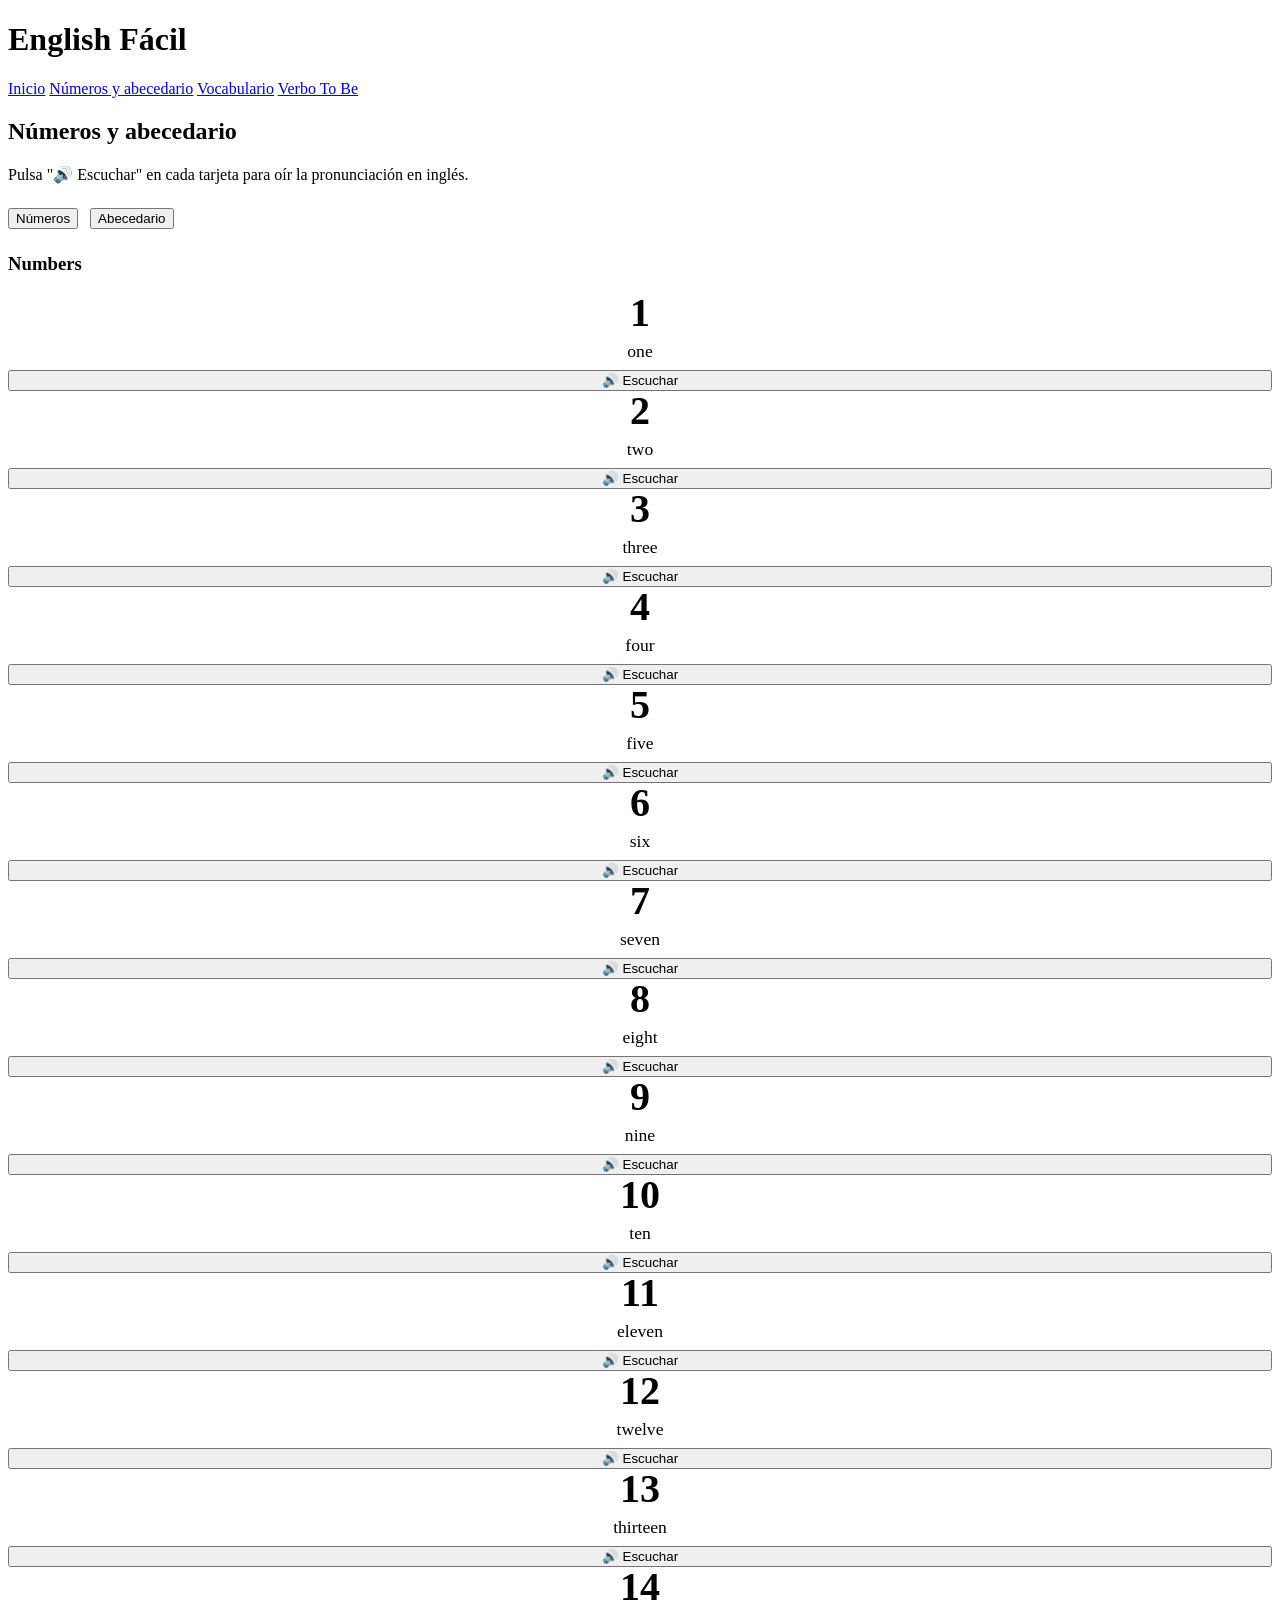
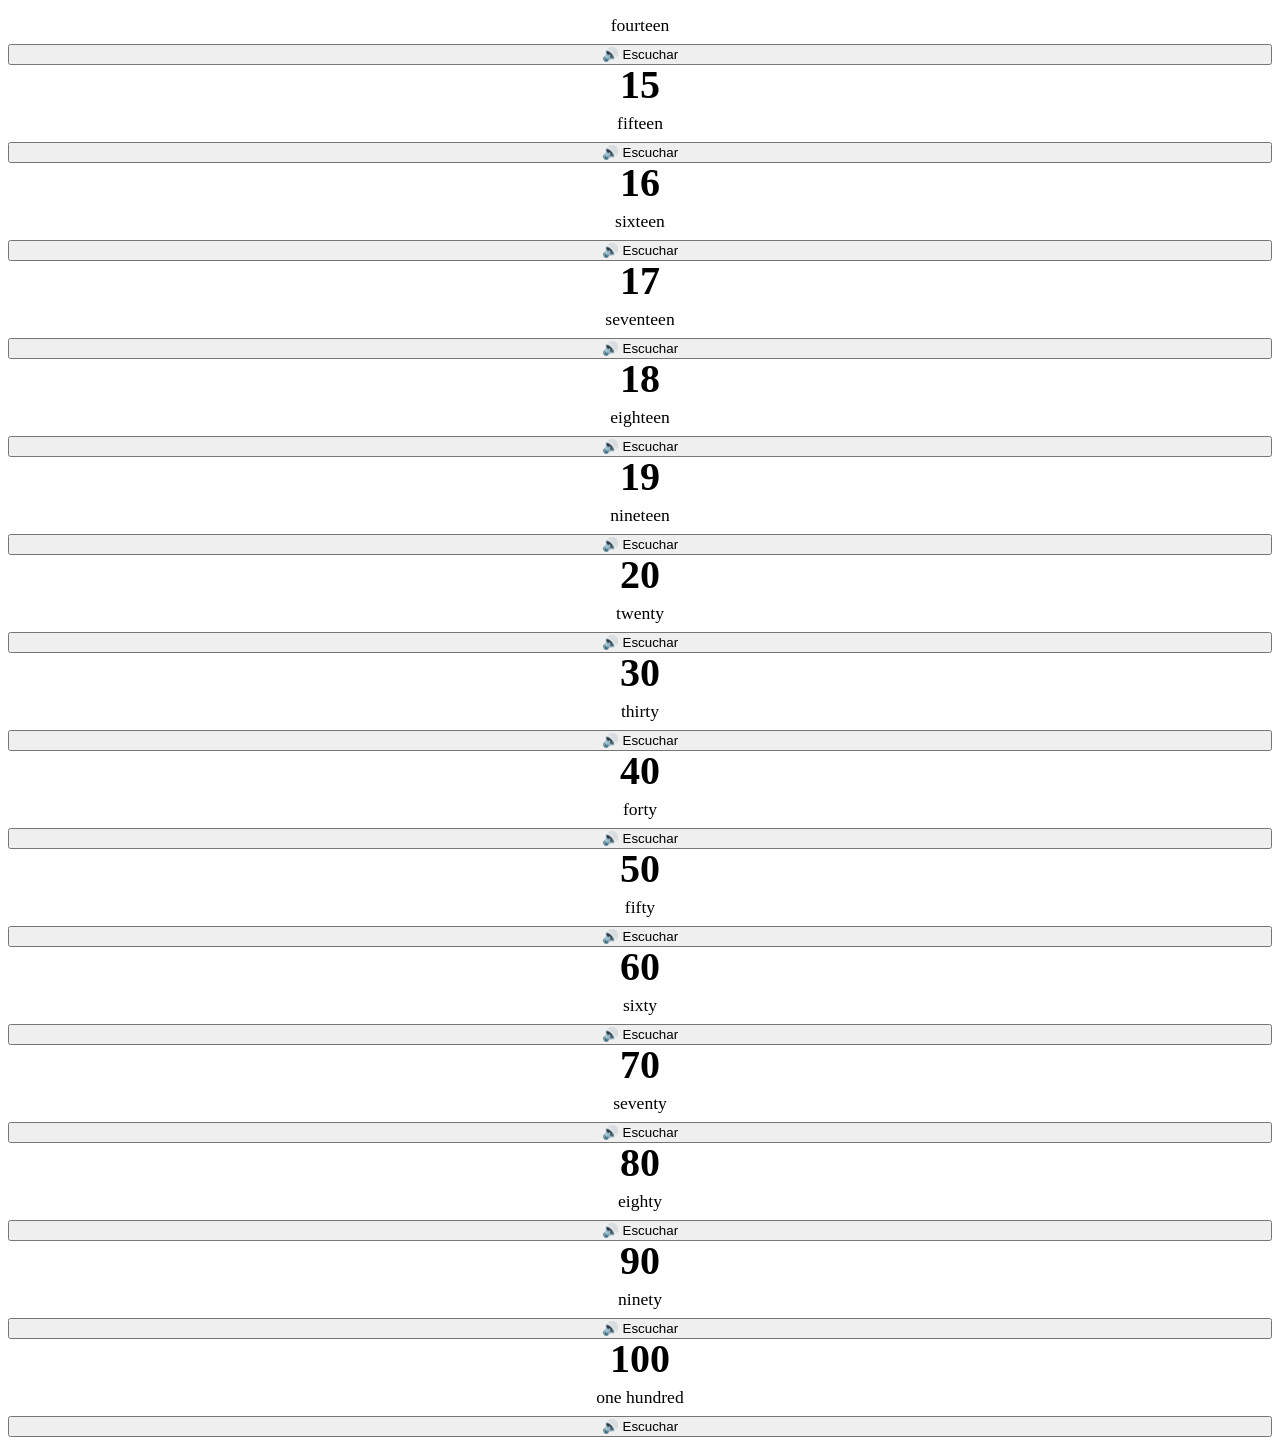
==== numeros/numeros.html @ 3ae9003a "Agregar módulo "Números y abecedario" con HTML, CSS y JavaScript" ====
<!DOCTYPE html>
<html lang="es">
<head>
  <meta charset="UTF-8">
  <meta name="viewport" content="width=device-width, initial-scale=1.0">
  <title>English Fácil - Números y abecedario</title>
  <!-- Primero los estilos comunes, luego los del módulo -->
  <link rel="stylesheet" href="../css/estilos.css">
  <link rel="stylesheet" href="numeros.css">
  <script src="numeros.js" defer></script>
</head>
<body>

  <!-- Encabezado común -->
  <header class="encabezado">
    <h1>English Fácil</h1>
    <nav class="menu">
      <a href="../index.html">Inicio</a>
      <a href="numeros.html" aria-current="page">Números y abecedario</a>
      <a href="../vocabulario/vocabulario.html">Vocabulario</a>
      <a href="../tobe/tobe.html">Verbo To Be</a>
    </nav>
  </header>

  <main class="contenedor">

    <h2>Números y abecedario</h2>
    <p>Pulsa "🔊 Escuchar" en cada tarjeta para oír la pronunciación en inglés.</p>

    <!-- Botones para alternar entre secciones -->
    <div class="selector-seccion">
      <button type="button" class="boton" id="btn-numeros" aria-pressed="true">Números</button>
      <button type="button" class="boton-secundario" id="btn-abecedario" aria-pressed="false">Abecedario</button>
    </div>

    <!-- Sección de números (se llena desde numeros.js) -->
    <section id="seccion-numeros">
      <h3>Numbers</h3>
      <div class="grilla" id="grilla-numeros"></div>
    </section>

    <!-- Sección del abecedario (se llena desde numeros.js) -->
    <section id="seccion-abecedario" hidden>
      <h3>The Alphabet</h3>
      <div class="grilla" id="grilla-abecedario"></div>
    </section>

    <!-- Aviso si el navegador no soporta síntesis de voz -->
    <p class="aviso-voz" id="aviso-voz" hidden>
      Tu navegador no permite reproducir voz. Prueba con Chrome, Edge o Safari.
    </p>

  </main>

</body>
</html>
---- numeros/numeros.css ----
/* Estilos propios del módulo "Números y abecedario".
   Las clases comunes (.contenedor, .grilla, .tarjeta, .boton, etc.)
   vienen de ../css/estilos.css y no se redefinen aquí. */

/* Botones para alternar entre Números y Abecedario */
.selector-seccion {
  display: flex;
  flex-wrap: wrap;
  gap: 0.75rem;
  margin: 1.5rem 0;
}

/* Contenido interno de cada tarjeta del módulo */
.tarjeta-numero,
.tarjeta-letra {
  display: flex;
  flex-direction: column;
  align-items: center;
  gap: 0.5rem;
  text-align: center;
}

/* Número o letra en grande */
.valor {
  font-size: 2.5rem;
  font-weight: bold;
  line-height: 1;
  color: var(--color-primario);
}

/* Emoji de ejemplo en el abecedario */
.emoji {
  font-size: 2rem;
  line-height: 1;
}

/* Palabra en inglés */
.palabra {
  margin: 0;
  font-size: 1.1rem;
  color: var(--color-texto);
}

/* Botón de escuchar ocupa el ancho de la tarjeta */
.boton-escuchar {
  width: 100%;
  cursor: pointer;
}

/* Resalta la tarjeta mientras se pronuncia */
.hablando {
  outline: 3px solid var(--color-secundario);
  outline-offset: 2px;
  border-radius: var(--radio);
}

/* Aviso de navegador sin soporte de voz */
.aviso-voz {
  margin-top: 1.5rem;
  padding: 0.75rem 1rem;
  border-radius: var(--radio);
  background-color: var(--color-fondo);
  border: 1px dashed var(--color-secundario);
}

/* Grilla del módulo: tarjetas más compactas en pantallas pequeñas */
@media (max-width: 480px) {
  .valor {
    font-size: 2rem;
  }

  .palabra {
    font-size: 1rem;
  }
}
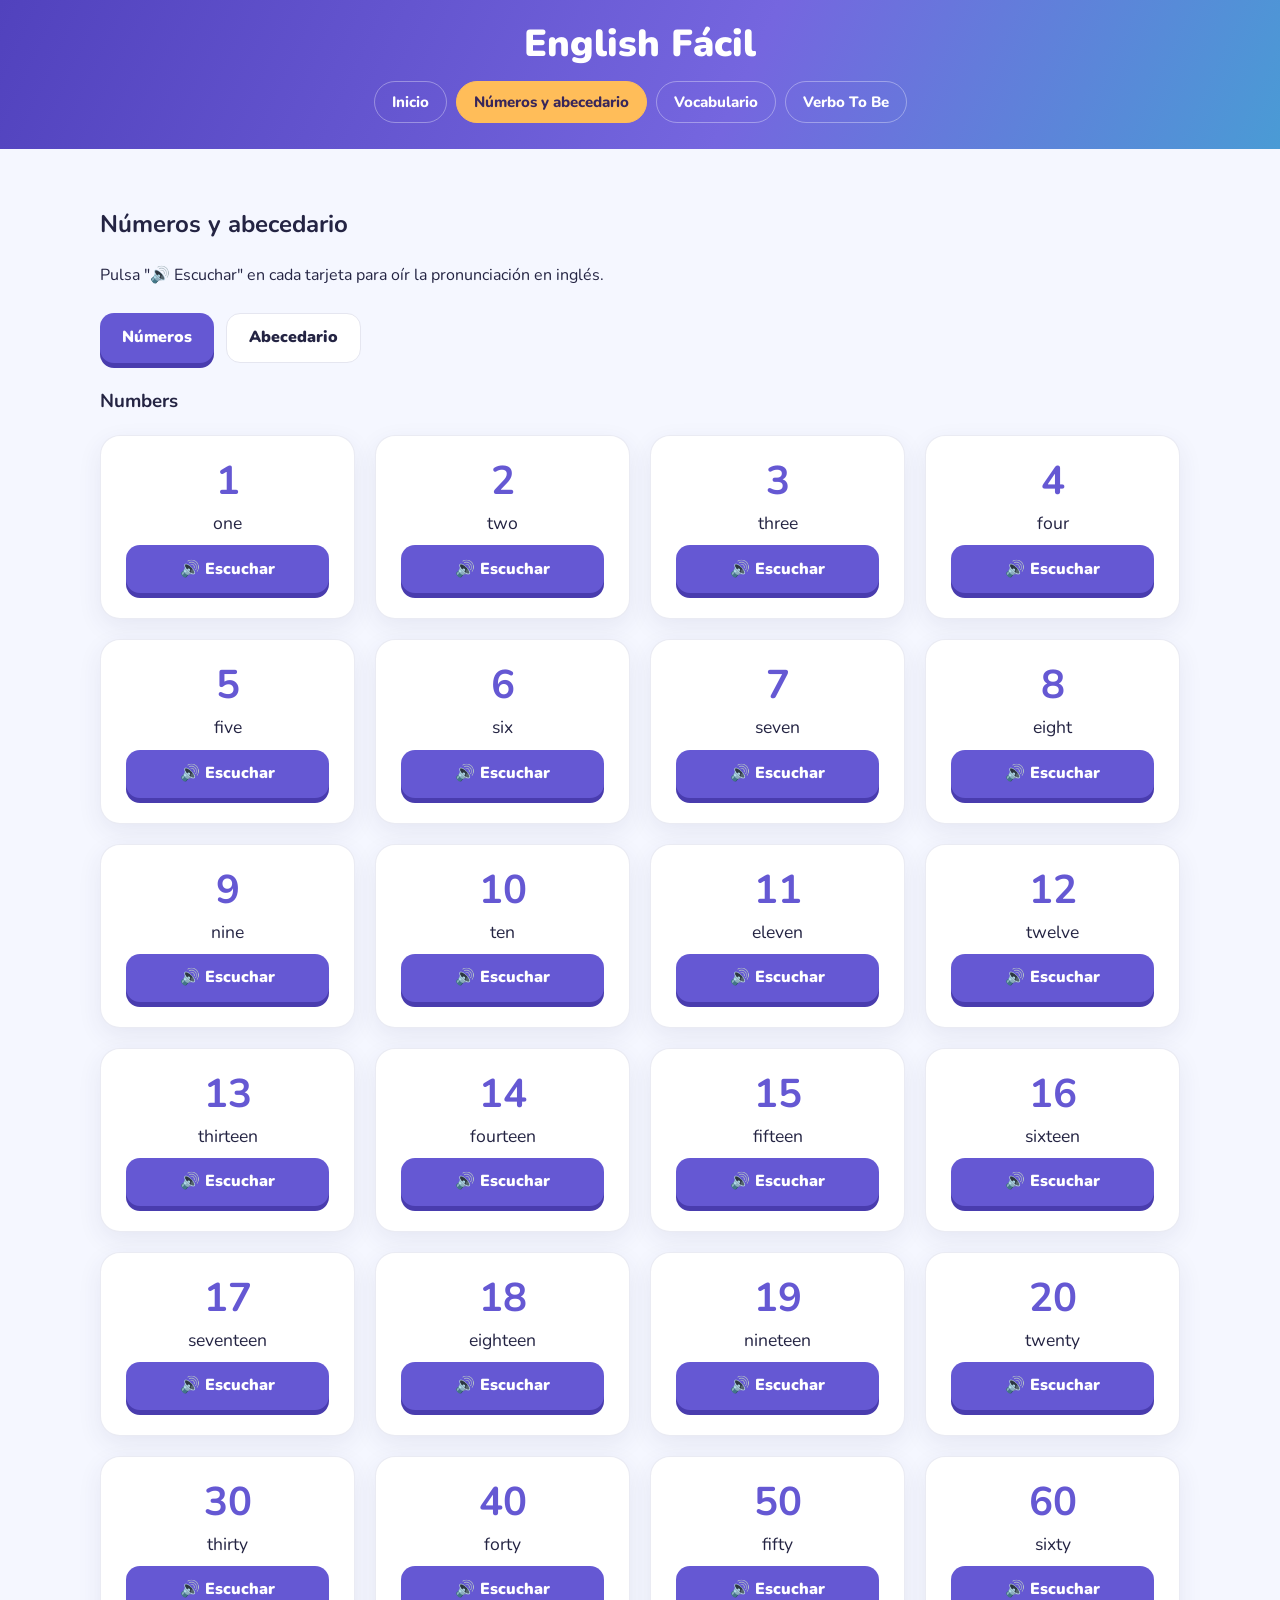
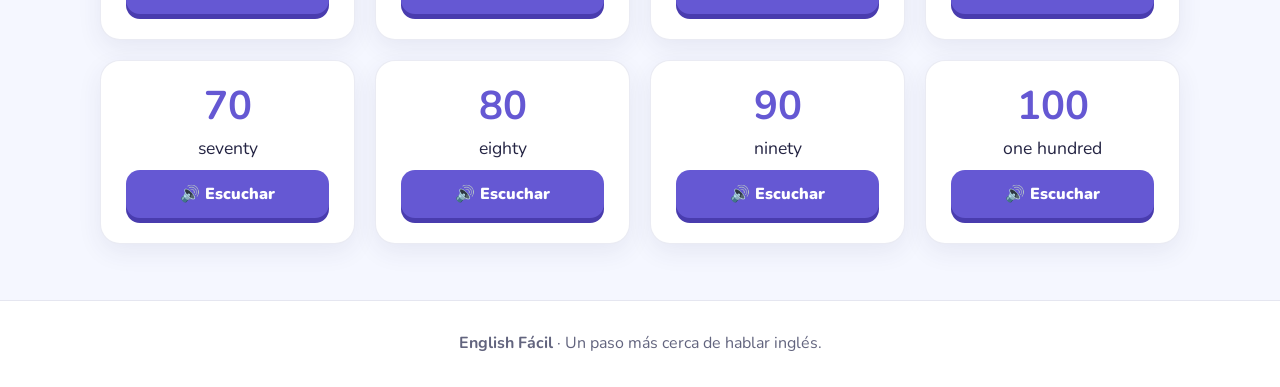
==== commit 05088581: "Mejorar accesibilidad y contenido en las secciones de navegación y tarjetas; actualizar estilos y sc" ====
--- a/numeros/numeros.html
+++ b/numeros/numeros.html
@@ -14,7 +14,7 @@
   <!-- Encabezado común -->
   <header class="encabezado">
     <h1>English Fácil</h1>
-    <nav class="menu">
+    <nav class="menu" aria-label="Navegación principal">
       <a href="../index.html">Inicio</a>
       <a href="numeros.html" aria-current="page">Números y abecedario</a>
       <a href="../vocabulario/vocabulario.html">Vocabulario</a>
@@ -52,5 +52,9 @@
 
   </main>
 
+  <footer class="pie">
+    <p><strong>English Fácil</strong> · Un paso más cerca de hablar inglés.</p>
+  </footer>
+
 </body>
 </html>
--- a/css/estilos.css
+++ b/css/estilos.css
@@ -0,0 +1,277 @@
+@import url('https://fonts.googleapis.com/css2?family=Nunito:wght@400;500;600;700;800;900&display=swap');
+
+:root {
+  --color-primario: #6558d3;
+  --color-primario-oscuro: #493cae;
+  --color-secundario: #ffbd59;
+  --color-fondo: #f5f7ff;
+  --color-texto: #242443;
+  --color-texto-suave: #62647e;
+  --color-acierto: #16865c;
+  --color-acierto-fondo: #e7f7ef;
+  --color-error: #c43e55;
+  --color-error-fondo: #fff0f1;
+  --color-borde: #e5e6f0;
+  --radio: 20px;
+  --sombra-suave: 0 12px 32px rgba(48, 45, 104, 0.09);
+  --sombra-tarjeta: 0 8px 24px rgba(48, 45, 104, 0.08);
+}
+
+* {
+  box-sizing: border-box;
+}
+
+html {
+  scroll-behavior: smooth;
+}
+
+body {
+  min-width: 320px;
+  margin: 0;
+  background: var(--color-fondo);
+  color: var(--color-texto);
+  font-family: 'Nunito', 'Segoe UI', system-ui, sans-serif;
+  font-size: 16px;
+  line-height: 1.6;
+}
+
+button,
+select {
+  font: inherit;
+}
+
+a {
+  color: inherit;
+}
+
+.encabezado {
+  padding: 22px 24px 26px;
+  color: #fff;
+  text-align: center;
+  background: linear-gradient(115deg, #5142bd 0%, #7566df 58%, #4a9bd5 100%);
+}
+
+.encabezado h1 {
+  margin: 0 0 16px;
+  font-size: clamp(1.8rem, 5vw, 2.35rem);
+  font-weight: 900;
+  line-height: 1.15;
+}
+
+.menu {
+  display: flex;
+  flex-wrap: wrap;
+  justify-content: center;
+  gap: 9px;
+}
+
+.menu a {
+  display: inline-flex;
+  min-height: 42px;
+  align-items: center;
+  justify-content: center;
+  padding: 8px 17px;
+  border: 1px solid rgba(255, 255, 255, 0.34);
+  border-radius: 999px;
+  color: #fff;
+  font-size: 0.94rem;
+  font-weight: 800;
+  text-decoration: none;
+  transition: background-color 160ms ease, color 160ms ease, transform 160ms ease;
+}
+
+.menu a:hover {
+  transform: translateY(-2px);
+  background: rgba(255, 255, 255, 0.16);
+}
+
+.menu a[aria-current="page"] {
+  border-color: var(--color-secundario);
+  background: var(--color-secundario);
+  color: #38265a;
+}
+
+.menu a:focus-visible,
+.boton:focus-visible,
+.boton-secundario:focus-visible,
+select:focus-visible,
+[role="tab"]:focus-visible {
+  outline: 3px solid #f5a928;
+  outline-offset: 3px;
+}
+
+.contenedor {
+  width: min(100% - 40px, 1080px);
+  margin: 0 auto;
+  padding: 36px 0 56px;
+}
+
+.grilla {
+  display: grid;
+  grid-template-columns: repeat(auto-fit, minmax(min(100%, 230px), 1fr));
+  gap: 20px;
+}
+
+.tarjeta {
+  display: block;
+  padding: 25px;
+  border: 1px solid rgba(229, 230, 240, 0.8);
+  border-radius: var(--radio);
+  background: #fff;
+  box-shadow: var(--sombra-tarjeta);
+  text-decoration: none;
+  transition: transform 180ms ease, box-shadow 180ms ease;
+}
+
+.tarjeta:hover {
+  transform: translateY(-5px);
+  box-shadow: var(--sombra-suave);
+}
+
+.tarjeta h3 {
+  margin: 10px 0 6px;
+  font-size: 1.2rem;
+  line-height: 1.3;
+}
+
+.tarjeta p {
+  margin: 0;
+  color: var(--color-texto-suave);
+}
+
+.tarjeta-emoji {
+  display: inline-grid;
+  width: 52px;
+  aspect-ratio: 1;
+  place-items: center;
+  border-radius: 16px;
+  background: #fff3d9;
+  font-size: 1.65rem;
+}
+
+.bienvenida {
+  max-width: 720px;
+  margin: 0 auto 34px;
+  text-align: center;
+}
+
+.bienvenida h2 {
+  margin: 0 0 8px;
+  font-size: clamp(1.55rem, 4vw, 2.15rem);
+  line-height: 1.2;
+}
+
+.bienvenida p {
+  margin: 0;
+  color: var(--color-texto-suave);
+  font-size: 1.08rem;
+}
+
+.pie {
+  padding: 26px 20px;
+  border-top: 1px solid var(--color-borde);
+  background: #fff;
+  color: var(--color-texto-suave);
+  text-align: center;
+}
+
+.pie p {
+  margin: 4px 0;
+}
+
+.integrantes {
+  display: flex;
+  flex-wrap: wrap;
+  justify-content: center;
+  gap: 8px 24px;
+  margin: 6px 0 0;
+  padding: 0;
+  list-style: none;
+}
+
+.boton,
+.boton-secundario {
+  display: inline-flex;
+  min-height: 48px;
+  align-items: center;
+  justify-content: center;
+  padding: 11px 22px;
+  border: 0;
+  border-radius: 14px;
+  cursor: pointer;
+  font-weight: 900;
+  text-align: center;
+  text-decoration: none;
+  transition: transform 160ms ease, box-shadow 160ms ease, background-color 160ms ease;
+}
+
+.boton {
+  background: var(--color-primario);
+  box-shadow: 0 5px 0 var(--color-primario-oscuro);
+  color: #fff;
+}
+
+.boton:hover {
+  transform: translateY(-2px);
+  box-shadow: 0 7px 0 var(--color-primario-oscuro);
+  background: var(--color-primario-oscuro);
+}
+
+.boton-secundario {
+  border: 1px solid var(--color-borde);
+  background: #fff;
+  color: var(--color-texto);
+}
+
+.boton-secundario:hover {
+  transform: translateY(-2px);
+  box-shadow: var(--sombra-tarjeta);
+  background: #f8f8fd;
+}
+
+.boton:active,
+.boton-secundario:active {
+  transform: translateY(1px);
+}
+
+.correcto {
+  border-color: var(--color-acierto) !important;
+  background-color: var(--color-acierto-fondo) !important;
+  color: var(--color-acierto) !important;
+}
+
+.incorrecto {
+  border-color: var(--color-error) !important;
+  background-color: var(--color-error-fondo) !important;
+  color: var(--color-error) !important;
+}
+
+@media (max-width: 520px) {
+  .encabezado {
+    padding: 19px 14px 22px;
+  }
+
+  .menu {
+    gap: 7px;
+  }
+
+  .menu a {
+    min-height: 40px;
+    padding: 7px 12px;
+    font-size: 0.88rem;
+  }
+
+  .contenedor {
+    width: min(100% - 28px, 1080px);
+    padding: 27px 0 42px;
+  }
+}
+
+@media (prefers-reduced-motion: reduce) {
+  *,
+  *::before,
+  *::after {
+    scroll-behavior: auto !important;
+    transition-duration: 0.01ms !important;
+  }
+}
--- a/numeros/numeros.css
+++ b/numeros/numeros.css
@@ -35,7 +35,7 @@
 }
 
 /* Palabra en inglés */
-.palabra {
+.tarjeta .palabra {
   margin: 0;
   font-size: 1.1rem;
   color: var(--color-texto);
@@ -72,4 +72,19 @@
   .palabra {
     font-size: 1rem;
   }
+
+  #grilla-numeros,
+  #grilla-abecedario {
+    grid-template-columns: repeat(2, minmax(0, 1fr));
+    gap: 12px;
+  }
+
+  .tarjeta-numero,
+  .tarjeta-letra {
+    padding: 16px 10px;
+  }
+
+  .boton-escuchar {
+    padding-inline: 8px;
+  }
 }
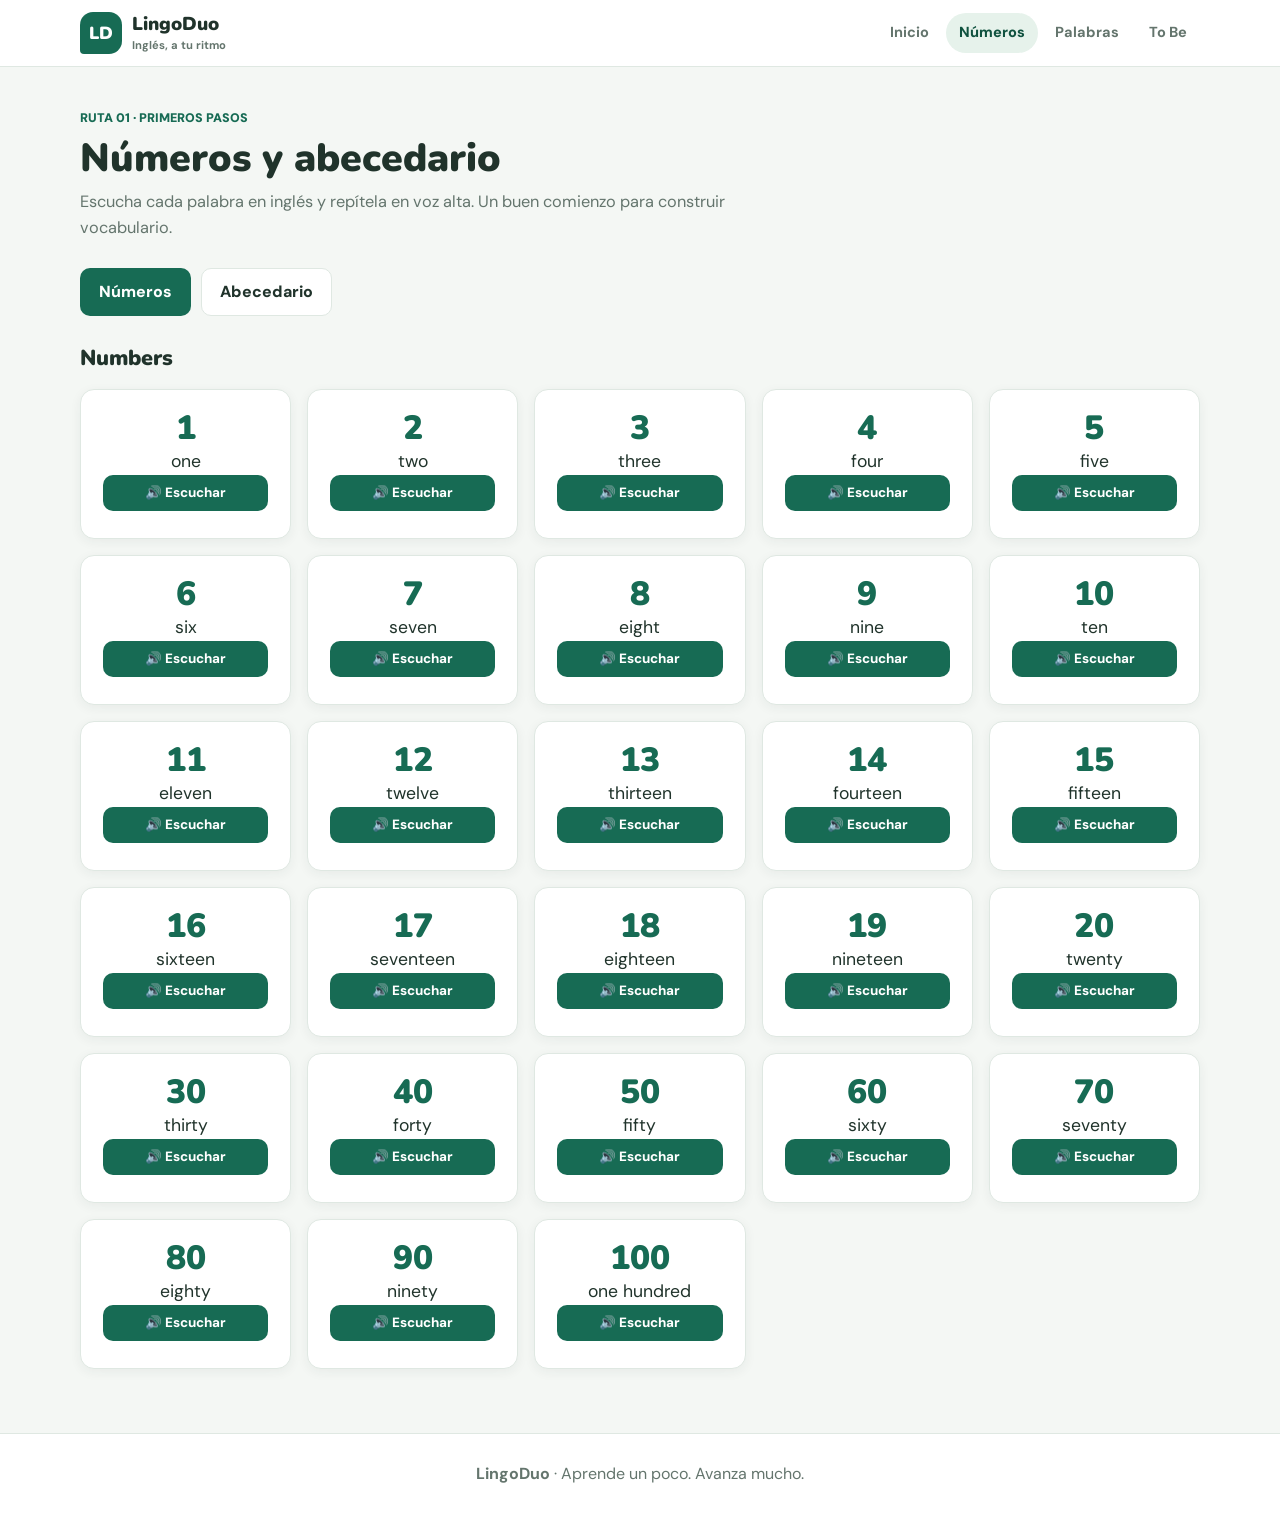
==== commit 5545d56a: "rebrand" ====
--- a/numeros/numeros.html
+++ b/numeros/numeros.html
@@ -3,7 +3,8 @@
 <head>
   <meta charset="UTF-8">
   <meta name="viewport" content="width=device-width, initial-scale=1.0">
-  <title>English Fácil - Números y abecedario</title>
+  <meta name="description" content="Escucha y practica los números y las letras en inglés.">
+  <title>LingoDuo | Números y abecedario</title>
   <!-- Primero los estilos comunes, luego los del módulo -->
   <link rel="stylesheet" href="../css/estilos.css">
   <link rel="stylesheet" href="numeros.css">
@@ -13,19 +14,25 @@
 
   <!-- Encabezado común -->
   <header class="encabezado">
-    <h1>English Fácil</h1>
+    <a class="marca" href="../index.html" aria-label="LingoDuo, inicio">
+      <span class="marca-simbolo" aria-hidden="true">LD</span>
+      <span class="marca-texto"><strong>LingoDuo</strong><small>Inglés, a tu ritmo</small></span>
+    </a>
     <nav class="menu" aria-label="Navegación principal">
       <a href="../index.html">Inicio</a>
-      <a href="numeros.html" aria-current="page">Números y abecedario</a>
-      <a href="../vocabulario/vocabulario.html">Vocabulario</a>
-      <a href="../tobe/tobe.html">Verbo To Be</a>
+      <a href="numeros.html" aria-current="page">Números</a>
+      <a href="../vocabulario/vocabulario.html">Palabras</a>
+      <a href="../tobe/tobe.html">To Be</a>
     </nav>
   </header>
 
   <main class="contenedor">
 
-    <h2>Números y abecedario</h2>
-    <p>Pulsa "🔊 Escuchar" en cada tarjeta para oír la pronunciación en inglés.</p>
+    <section class="cabecera-modulo" aria-labelledby="titulo-numeros">
+      <p class="sobrelinea">RUTA 01 · PRIMEROS PASOS</p>
+      <h1 id="titulo-numeros">Números y abecedario</h1>
+      <p>Escucha cada palabra en inglés y repítela en voz alta. Un buen comienzo para construir vocabulario.</p>
+    </section>
 
     <!-- Botones para alternar entre secciones -->
     <div class="selector-seccion">
@@ -35,13 +42,13 @@
 
     <!-- Sección de números (se llena desde numeros.js) -->
     <section id="seccion-numeros">
-      <h3>Numbers</h3>
+      <h2>Numbers</h2>
       <div class="grilla" id="grilla-numeros"></div>
     </section>
 
     <!-- Sección del abecedario (se llena desde numeros.js) -->
     <section id="seccion-abecedario" hidden>
-      <h3>The Alphabet</h3>
+      <h2>The Alphabet</h2>
       <div class="grilla" id="grilla-abecedario"></div>
     </section>
 
@@ -53,7 +60,7 @@
   </main>
 
   <footer class="pie">
-    <p><strong>English Fácil</strong> · Un paso más cerca de hablar inglés.</p>
+    <div class="pie-contenido"><p><strong>LingoDuo</strong> · Aprende un poco. Avanza mucho.</p></div>
   </footer>
 
 </body>
--- a/css/estilos.css
+++ b/css/estilos.css
@@ -1,20 +1,22 @@
-@import url('https://fonts.googleapis.com/css2?family=Nunito:wght@400;500;600;700;800;900&display=swap');
+@import url('https://fonts.googleapis.com/css2?family=DM+Sans:wght@400;500;600;700;800&family=Nunito:wght@600;700;800;900&display=swap');
 
 :root {
-  --color-primario: #6558d3;
-  --color-primario-oscuro: #493cae;
-  --color-secundario: #ffbd59;
-  --color-fondo: #f5f7ff;
-  --color-texto: #242443;
-  --color-texto-suave: #62647e;
-  --color-acierto: #16865c;
-  --color-acierto-fondo: #e7f7ef;
-  --color-error: #c43e55;
-  --color-error-fondo: #fff0f1;
-  --color-borde: #e5e6f0;
-  --radio: 20px;
-  --sombra-suave: 0 12px 32px rgba(48, 45, 104, 0.09);
-  --sombra-tarjeta: 0 8px 24px rgba(48, 45, 104, 0.08);
+  --color-primario: #176b54;
+  --color-primario-oscuro: #10523f;
+  --color-secundario: #f5b84b;
+  --color-fondo: #f4f7f4;
+  --color-texto: #20332b;
+  --color-texto-suave: #64756d;
+  --color-acierto: #087b58;
+  --color-acierto-fondo: #e3f5ec;
+  --color-error: #bd4450;
+  --color-error-fondo: #fff0ef;
+  --color-borde: #dfe8e2;
+  --color-azul: #386cb3;
+  --color-coral: #d96a4a;
+  --radio: 14px;
+  --sombra-suave: 0 12px 28px rgba(32, 51, 43, 0.12);
+  --sombra-tarjeta: 0 3px 12px rgba(32, 51, 43, 0.06);
 }
 
 * {
@@ -30,9 +32,16 @@
   margin: 0;
   background: var(--color-fondo);
   color: var(--color-texto);
-  font-family: 'Nunito', 'Segoe UI', system-ui, sans-serif;
+  font-family: 'DM Sans', 'Segoe UI', system-ui, sans-serif;
   font-size: 16px;
   line-height: 1.6;
+}
+
+h1,
+h2,
+h3,
+.marca-texto strong {
+  font-family: 'Nunito', 'DM Sans', sans-serif;
 }
 
 button,
@@ -45,92 +54,141 @@
 }
 
 .encabezado {
-  padding: 22px 24px 26px;
+  position: sticky;
+  z-index: 10;
+  top: 0;
+  display: flex;
+  align-items: center;
+  justify-content: space-between;
+  gap: 24px;
+  padding: 12px max(24px, calc((100vw - 1120px) / 2));
+  border-bottom: 1px solid var(--color-borde);
+  background: rgba(255, 255, 255, 0.96);
+  backdrop-filter: blur(12px);
+}
+
+.encabezado h1 {
+  margin: 0;
+  font-size: 1.4rem;
+  font-weight: 900;
+  line-height: 1.15;
+}
+
+.marca {
+  display: inline-flex;
+  flex: 0 0 auto;
+  align-items: center;
+  gap: 10px;
+  color: var(--color-texto);
+  text-decoration: none;
+}
+
+.marca-simbolo {
+  display: grid;
+  width: 42px;
+  aspect-ratio: 1;
+  place-items: center;
+  border-radius: 13px 13px 13px 4px;
+  background: var(--color-primario);
   color: #fff;
-  text-align: center;
-  background: linear-gradient(115deg, #5142bd 0%, #7566df 58%, #4a9bd5 100%);
-}
-
-.encabezado h1 {
-  margin: 0 0 16px;
-  font-size: clamp(1.8rem, 5vw, 2.35rem);
-  font-weight: 900;
+  font-family: 'Nunito', sans-serif;
+  font-size: 1.1rem;
+  font-weight: 900;
+}
+
+.marca-texto {
+  display: grid;
   line-height: 1.15;
+}
+
+.marca-texto strong {
+  font-size: 1.17rem;
+  font-weight: 900;
+}
+
+.marca-texto small {
+  margin-top: 3px;
+  color: var(--color-texto-suave);
+  font-size: 0.7rem;
+  font-weight: 700;
 }
 
 .menu {
   display: flex;
   flex-wrap: wrap;
   justify-content: center;
-  gap: 9px;
+  gap: 4px;
 }
 
 .menu a {
   display: inline-flex;
-  min-height: 42px;
+  min-height: 40px;
   align-items: center;
   justify-content: center;
-  padding: 8px 17px;
-  border: 1px solid rgba(255, 255, 255, 0.34);
+  padding: 8px 13px;
   border-radius: 999px;
-  color: #fff;
-  font-size: 0.94rem;
+  color: var(--color-texto-suave);
+  font-size: 0.91rem;
+  font-weight: 700;
+  text-decoration: none;
+  transition: background-color 160ms ease, color 160ms ease;
+}
+
+.menu a:hover {
+  background: #edf5f0;
+  color: var(--color-primario);
+}
+
+.menu a[aria-current="page"] {
+  background: #e6f2eb;
+  color: var(--color-primario-oscuro);
   font-weight: 800;
-  text-decoration: none;
-  transition: background-color 160ms ease, color 160ms ease, transform 160ms ease;
-}
-
-.menu a:hover {
-  transform: translateY(-2px);
-  background: rgba(255, 255, 255, 0.16);
-}
-
-.menu a[aria-current="page"] {
-  border-color: var(--color-secundario);
-  background: var(--color-secundario);
-  color: #38265a;
 }
 
 .menu a:focus-visible,
+.marca:focus-visible,
+.tarjeta:focus-visible,
 .boton:focus-visible,
 .boton-secundario:focus-visible,
+.boton-escuchar:focus-visible,
 select:focus-visible,
 [role="tab"]:focus-visible {
-  outline: 3px solid #f5a928;
+  outline: 3px solid var(--color-secundario);
   outline-offset: 3px;
 }
 
 .contenedor {
-  width: min(100% - 40px, 1080px);
+  width: min(100% - 40px, 1120px);
   margin: 0 auto;
-  padding: 36px 0 56px;
+  padding: 42px 0 64px;
 }
 
 .grilla {
   display: grid;
-  grid-template-columns: repeat(auto-fit, minmax(min(100%, 230px), 1fr));
-  gap: 20px;
-}
-
-.tarjeta {
+  grid-template-columns: repeat(auto-fit, minmax(min(100%, 220px), 1fr));
+  gap: 16px;
+}
+
+.tarjeta:not(.cara) {
   display: block;
-  padding: 25px;
-  border: 1px solid rgba(229, 230, 240, 0.8);
+  padding: 22px;
+  border: 1px solid var(--color-borde);
   border-radius: var(--radio);
   background: #fff;
   box-shadow: var(--sombra-tarjeta);
   text-decoration: none;
-  transition: transform 180ms ease, box-shadow 180ms ease;
-}
-
-.tarjeta:hover {
-  transform: translateY(-5px);
+  transition: transform 160ms ease, box-shadow 160ms ease, border-color 160ms ease;
+}
+
+.tarjeta:not(.cara):hover {
+  transform: translateY(-3px);
+  border-color: #c8dbce;
   box-shadow: var(--sombra-suave);
 }
 
 .tarjeta h3 {
-  margin: 10px 0 6px;
-  font-size: 1.2rem;
+  margin: 12px 0 6px;
+  font-size: 1.22rem;
   line-height: 1.3;
 }
 
@@ -141,24 +199,163 @@
 
 .tarjeta-emoji {
   display: inline-grid;
-  width: 52px;
+  width: 48px;
   aspect-ratio: 1;
   place-items: center;
-  border-radius: 16px;
-  background: #fff3d9;
-  font-size: 1.65rem;
+  border-radius: 13px;
+  background: #fdf0d2;
+  font-size: 1.5rem;
 }
 
 .bienvenida {
-  max-width: 720px;
-  margin: 0 auto 34px;
-  text-align: center;
-}
-
-.bienvenida h2 {
+  margin: 2px 0 66px;
+}
+
+.hero-inicio {
+  display: grid;
+  grid-template-columns: minmax(0, 1fr) minmax(300px, 0.9fr);
+  align-items: center;
+  gap: 54px;
+}
+
+.hero-copy {
+  max-width: 570px;
+}
+
+.sobrelinea {
+  margin: 0 0 12px;
+  color: var(--color-primario);
+  font-size: 0.78rem;
+  font-weight: 900;
+}
+
+.hero-copy h1 {
+  max-width: 11ch;
+  margin: 0 0 17px;
+  font-size: 3.5rem;
+  font-weight: 900;
+  line-height: 1.02;
+}
+
+.hero-copy h1 span {
+  color: var(--color-primario);
+}
+
+.hero-copy > p:not(.sobrelinea) {
+  max-width: 46ch;
+  margin: 0;
+  color: var(--color-texto-suave);
+  font-size: 1.08rem;
+}
+
+.hero-acciones {
+  display: flex;
+  flex-wrap: wrap;
+  gap: 11px;
+  margin-top: 25px;
+}
+
+.hero-visual {
+  position: relative;
+  min-width: 0;
+  margin: 0;
+}
+
+.hero-visual img {
+  display: block;
+  width: 100%;
+  aspect-ratio: 1.18;
+  object-fit: cover;
+  border-radius: 5px 72px 5px 5px;
+  background: #e1eee5;
+}
+
+.hero-visual figcaption {
+  display: flex;
+  justify-content: space-between;
+  gap: 14px;
+  margin-top: 9px;
+  color: var(--color-texto-suave);
+  font-size: 0.7rem;
+  font-weight: 800;
+}
+
+.cabecera-modulo {
+  max-width: 740px;
+  margin-bottom: 27px;
+}
+
+.cabecera-modulo .sobrelinea {
+  margin-bottom: 7px;
+}
+
+.cabecera-modulo h1,
+.cabecera-modulo h2 {
   margin: 0 0 8px;
-  font-size: clamp(1.55rem, 4vw, 2.15rem);
-  line-height: 1.2;
+  font-size: 2.45rem;
+  font-weight: 900;
+  line-height: 1.15;
+}
+
+.cabecera-modulo p:last-child {
+  margin: 0;
+  color: var(--color-texto-suave);
+  font-size: 1.02rem;
+}
+
+.modulos-titulo {
+  display: flex;
+  flex-wrap: wrap;
+  align-items: end;
+  justify-content: space-between;
+  gap: 8px 20px;
+  margin-bottom: 18px;
+}
+
+.modulos-titulo h2 {
+  margin: 0;
+  font-size: 1.7rem;
+  font-weight: 900;
+}
+
+.modulos-titulo p {
+  margin: 0;
+  color: var(--color-texto-suave);
+}
+
+.tarjeta-modulo {
+  min-height: 220px;
+}
+
+.tarjeta-modulo .modulo-numero {
+  background: #e5efff;
+}
+
+.tarjeta-modulo .modulo-vocabulario {
+  background: #ffede6;
+}
+
+.tarjeta-modulo .modulo-gramatica {
+  background: #e2f3e9;
+}
+
+.tarjeta-modulo .tipo-modulo {
+  margin: 16px 0 0;
+  color: var(--color-primario);
+  font-size: 0.72rem;
+  font-weight: 900;
+}
+
+.tarjeta-modulo > p:not(.tipo-modulo) {
+  min-height: 3.2em;
+}
+
+.enlace-modulo {
+  display: inline-block;
+  margin-top: 15px;
+  color: var(--color-primario);
+  font-size: 0.9rem;
+  font-weight: 900;
 }
 
 .bienvenida p {
@@ -168,10 +365,15 @@
 }
 
 .pie {
-  padding: 26px 20px;
+  padding: 23px 20px;
   border-top: 1px solid var(--color-borde);
   background: #fff;
   color: var(--color-texto-suave);
+}
+
+.pie-contenido {
+  width: min(100%, 1120px);
+  margin: 0 auto;
   text-align: center;
 }
 
@@ -192,28 +394,25 @@
 .boton,
 .boton-secundario {
   display: inline-flex;
-  min-height: 48px;
+  min-height: 44px;
   align-items: center;
   justify-content: center;
-  padding: 11px 22px;
-  border: 0;
-  border-radius: 14px;
+  padding: 10px 18px;
+  border: 1px solid transparent;
+  border-radius: 10px;
   cursor: pointer;
-  font-weight: 900;
+  font-weight: 800;
   text-align: center;
   text-decoration: none;
-  transition: transform 160ms ease, box-shadow 160ms ease, background-color 160ms ease;
+  transition: transform 150ms ease, background-color 150ms ease, border-color 150ms ease;
 }
 
 .boton {
   background: var(--color-primario);
-  box-shadow: 0 5px 0 var(--color-primario-oscuro);
   color: #fff;
 }
 
 .boton:hover {
-  transform: translateY(-2px);
-  box-shadow: 0 7px 0 var(--color-primario-oscuro);
   background: var(--color-primario-oscuro);
 }
 
@@ -224,9 +423,8 @@
 }
 
 .boton-secundario:hover {
-  transform: translateY(-2px);
-  box-shadow: var(--sombra-tarjeta);
-  background: #f8f8fd;
+  border-color: #b7cfc0;
+  background: #f5faf6;
 }
 
 .boton:active,
@@ -248,22 +446,69 @@
 
 @media (max-width: 520px) {
   .encabezado {
-    padding: 19px 14px 22px;
+    flex-wrap: wrap;
+    gap: 8px 14px;
+    padding: 10px 14px;
   }
 
   .menu {
-    gap: 7px;
+    width: 100%;
+    justify-content: flex-start;
+    gap: 2px;
   }
 
   .menu a {
-    min-height: 40px;
-    padding: 7px 12px;
-    font-size: 0.88rem;
+    min-height: 36px;
+    padding: 6px 10px;
+    font-size: 0.83rem;
   }
 
   .contenedor {
-    width: min(100% - 28px, 1080px);
-    padding: 27px 0 42px;
+    width: min(100% - 30px, 1120px);
+    padding: 30px 0 46px;
+  }
+
+  .hero-inicio {
+    grid-template-columns: 1fr;
+    gap: 28px;
+  }
+
+  .hero-copy h1 {
+    max-width: 12ch;
+    font-size: 2.6rem;
+  }
+
+  .hero-visual img {
+    max-height: 340px;
+    aspect-ratio: 1.35;
+  }
+
+  .bienvenida {
+    margin-bottom: 48px;
+  }
+
+  .cabecera-modulo h1,
+  .cabecera-modulo h2 {
+    font-size: 2rem;
+  }
+
+  .tarjeta-modulo {
+    min-height: 0;
+  }
+}
+
+@media (min-width: 521px) and (max-width: 800px) {
+  .encabezado {
+    padding-inline: 20px;
+  }
+
+  .hero-inicio {
+    grid-template-columns: 1fr 0.8fr;
+    gap: 28px;
+  }
+
+  .hero-copy h1 {
+    font-size: 2.8rem;
   }
 }
 
--- a/numeros/numeros.css
+++ b/numeros/numeros.css
@@ -6,8 +6,16 @@
 .selector-seccion {
   display: flex;
   flex-wrap: wrap;
-  gap: 0.75rem;
-  margin: 1.5rem 0;
+  gap: 0.6rem;
+  margin: 1.35rem 0 1.6rem;
+}
+
+#seccion-numeros h2,
+#seccion-abecedario h2 {
+  margin: 0 0 13px;
+  font-family: 'Nunito', sans-serif;
+  font-size: 1.35rem;
+  font-weight: 900;
 }
 
 /* Contenido interno de cada tarjeta del módulo */
@@ -16,14 +24,25 @@
   display: flex;
   flex-direction: column;
   align-items: center;
-  gap: 0.5rem;
+  justify-content: center;
+  gap: 0.55rem;
+  min-height: 150px;
   text-align: center;
+}
+
+#grilla-numeros {
+  grid-template-columns: repeat(5, minmax(0, 1fr));
+}
+
+#grilla-abecedario {
+  grid-template-columns: repeat(6, minmax(0, 1fr));
 }
 
 /* Número o letra en grande */
 .valor {
-  font-size: 2.5rem;
-  font-weight: bold;
+  font-family: 'Nunito', sans-serif;
+  font-size: 2.1rem;
+  font-weight: 900;
   line-height: 1;
   color: var(--color-primario);
 }
@@ -44,7 +63,15 @@
 /* Botón de escuchar ocupa el ancho de la tarjeta */
 .boton-escuchar {
   width: 100%;
+  min-height: 36px;
+  padding: 6px 9px;
   cursor: pointer;
+  font-size: 0.84rem;
+}
+
+.boton-escuchar:disabled {
+  cursor: not-allowed;
+  opacity: 0.55;
 }
 
 /* Resalta la tarjeta mientras se pronuncia */
@@ -57,34 +84,52 @@
 /* Aviso de navegador sin soporte de voz */
 .aviso-voz {
   margin-top: 1.5rem;
-  padding: 0.75rem 1rem;
-  border-radius: var(--radio);
-  background-color: var(--color-fondo);
-  border: 1px dashed var(--color-secundario);
+  padding: 12px 15px;
+  border-left: 3px solid var(--color-secundario);
+  background: #fff8e9;
+  color: var(--color-texto);
 }
 
-/* Grilla del módulo: tarjetas más compactas en pantallas pequeñas */
-@media (max-width: 480px) {
+@media (max-width: 800px) {
+  #grilla-numeros {
+    grid-template-columns: repeat(4, minmax(0, 1fr));
+  }
+
+  #grilla-abecedario {
+    grid-template-columns: repeat(4, minmax(0, 1fr));
+  }
+}
+
+@media (max-width: 520px) {
+  #grilla-numeros {
+    grid-template-columns: repeat(2, minmax(0, 1fr));
+  }
+
+  #grilla-abecedario {
+    grid-template-columns: repeat(3, minmax(0, 1fr));
+  }
+
   .valor {
-    font-size: 2rem;
+    font-size: 1.85rem;
   }
 
   .palabra {
-    font-size: 1rem;
+    font-size: 0.95rem;
   }
 
   #grilla-numeros,
   #grilla-abecedario {
-    grid-template-columns: repeat(2, minmax(0, 1fr));
-    gap: 12px;
+    gap: 10px;
   }
 
   .tarjeta-numero,
   .tarjeta-letra {
-    padding: 16px 10px;
+    min-height: 138px;
+    padding: 13px 9px;
   }
 
   .boton-escuchar {
-    padding-inline: 8px;
+    padding-inline: 5px;
+    font-size: 0.78rem;
   }
 }
